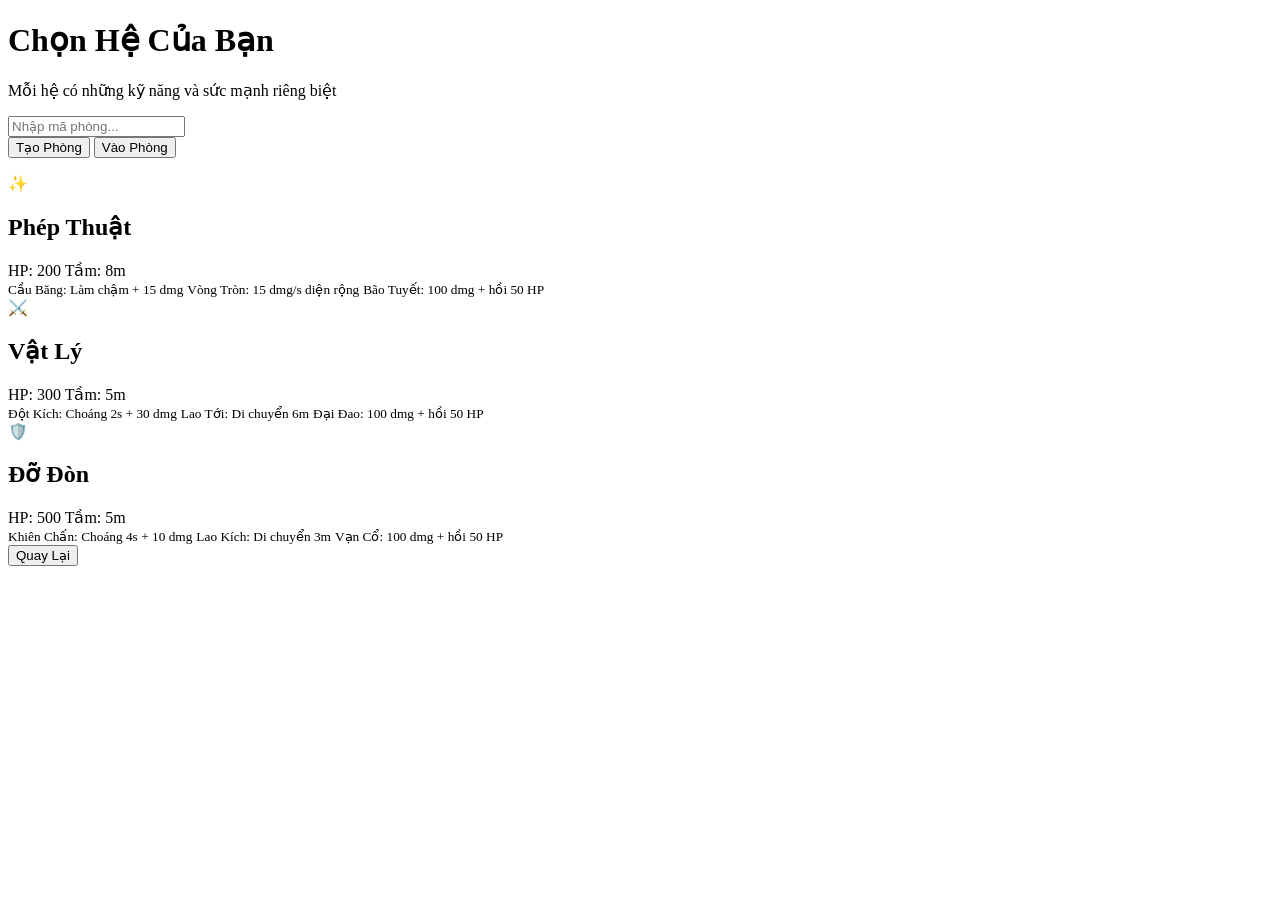
==== class-select.html @ 3116d3da "Add files via upload" ====
<!DOCTYPE html>
<html lang="vi">
<head>
    <meta charset="UTF-8">
    <meta name="viewport" content="width=device-width, initial-scale=1.0, maximum-scale=1.0, user-scalable=no">
    <meta name="mobile-web-app-capable" content="yes">
    <meta name="apple-mobile-web-app-capable" content="yes">
    <title>Chọn Hệ</title>
    <link rel="stylesheet" href="css/style.css">
</head>
<body>
    <div class="container">
        <div class="header-section">
            <h1>Chọn Hệ Của Bạn</h1>
            <p class="subtitle">Mỗi hệ có những kỹ năng và sức mạnh riêng biệt</p>
        </div>

        <div id="online-room-section" class="room-section hidden">
            <div class="room-controls">
                <input type="text" id="roomIdInput" placeholder="Nhập mã phòng..." class="room-input">
                <div class="room-btns">
                    <button class="room-btn create" onclick="createRoom()">Tạo Phòng</button>
                    <button class="room-btn join" onclick="joinRoom()">Vào Phòng</button>
                </div>
                <p id="roomStatus" class="room-status"></p>
            </div>
        </div>

        <div class="class-selection">
            <div class="class-card magic" onclick="selectClass('magic')">
                <div class="class-icon">✨</div>
                <h2>Phép Thuật</h2>
                <div class="stats">
                    <span>HP: 200</span>
                    <span>Tầm: 8m</span>
                </div>
                <div class="skills">
                    <small><span class="skill-name">Cầu Băng:</span> Làm chậm + 15 dmg</small>
                    <small><span class="skill-name">Vòng Tròn:</span> 15 dmg/s diện rộng</small>
                    <small><span class="skill-name">Bão Tuyết:</span> 100 dmg + hồi 50 HP</small>
                </div>
            </div>
            <div class="class-card physical" onclick="selectClass('physical')">
                <div class="class-icon">⚔️</div>
                <h2>Vật Lý</h2>
                <div class="stats">
                    <span>HP: 300</span>
                    <span>Tầm: 5m</span>
                </div>
                <div class="skills">
                    <small><span class="skill-name">Đột Kích:</span> Choáng 2s + 30 dmg</small>
                    <small><span class="skill-name">Lao Tới:</span> Di chuyển 6m</small>
                    <small><span class="skill-name">Đại Đao:</span> 100 dmg + hồi 50 HP</small>
                </div>
            </div>
            <div class="class-card tank" onclick="selectClass('tank')">
                <div class="class-icon">🛡️</div>
                <h2>Đỡ Đòn</h2>
                <div class="stats">
                    <span>HP: 500</span>
                    <span>Tầm: 5m</span>
                </div>
                <div class="skills">
                    <small><span class="skill-name">Khiên Chấn:</span> Choáng 4s + 10 dmg</small>
                    <small><span class="skill-name">Lao Kích:</span> Di chuyển 3m</small>
                    <small><span class="skill-name">Vạn Cổ:</span> 100 dmg + hồi 50 HP</small>
                </div>
            </div>
        </div>
        <button class="back-btn" onclick="history.back()">Quay Lại</button>
    </div>
    <script>
        const gameMode = localStorage.getItem('gameMode');
        const roomSection = document.getElementById('online-room-section');
        const statusEl = document.getElementById('roomStatus');
        const roomIdInput = document.getElementById('roomIdInput');

        if (gameMode && gameMode.startsWith('online')) {
            roomSection.classList.remove('hidden');
        }

        function createRoom() {
            const id = Math.random().toString(36).substr(2, 6).toUpperCase();
            roomIdInput.value = id;
            statusEl.textContent = "Đã tạo mã phòng: " + id + ". Hãy gửi cho bạn bè!";
            localStorage.setItem('onlineRoomId', id);
            localStorage.setItem('isHost', 'true');
        }

        function joinRoom() {
            const id = roomIdInput.value.trim().toUpperCase();
            if (id.length < 4) {
                statusEl.textContent = "Mã phòng không hợp lệ!";
                return;
            }
            localStorage.setItem('onlineRoomId', id);
            localStorage.setItem('isHost', 'false');
            statusEl.textContent = "Đã nhận mã phòng. Hãy chọn hệ để bắt đầu!";
        }

        function selectClass(classType) {
            if (gameMode && gameMode.startsWith('online') && !localStorage.getItem('onlineRoomId')) {
                statusEl.textContent = "Vui lòng tạo hoặc nhập mã phòng trước!";
                return;
            }
            localStorage.setItem('playerClass', classType);
            window.location.href = 'game.html';
        }
    </script>
</body>
</html>
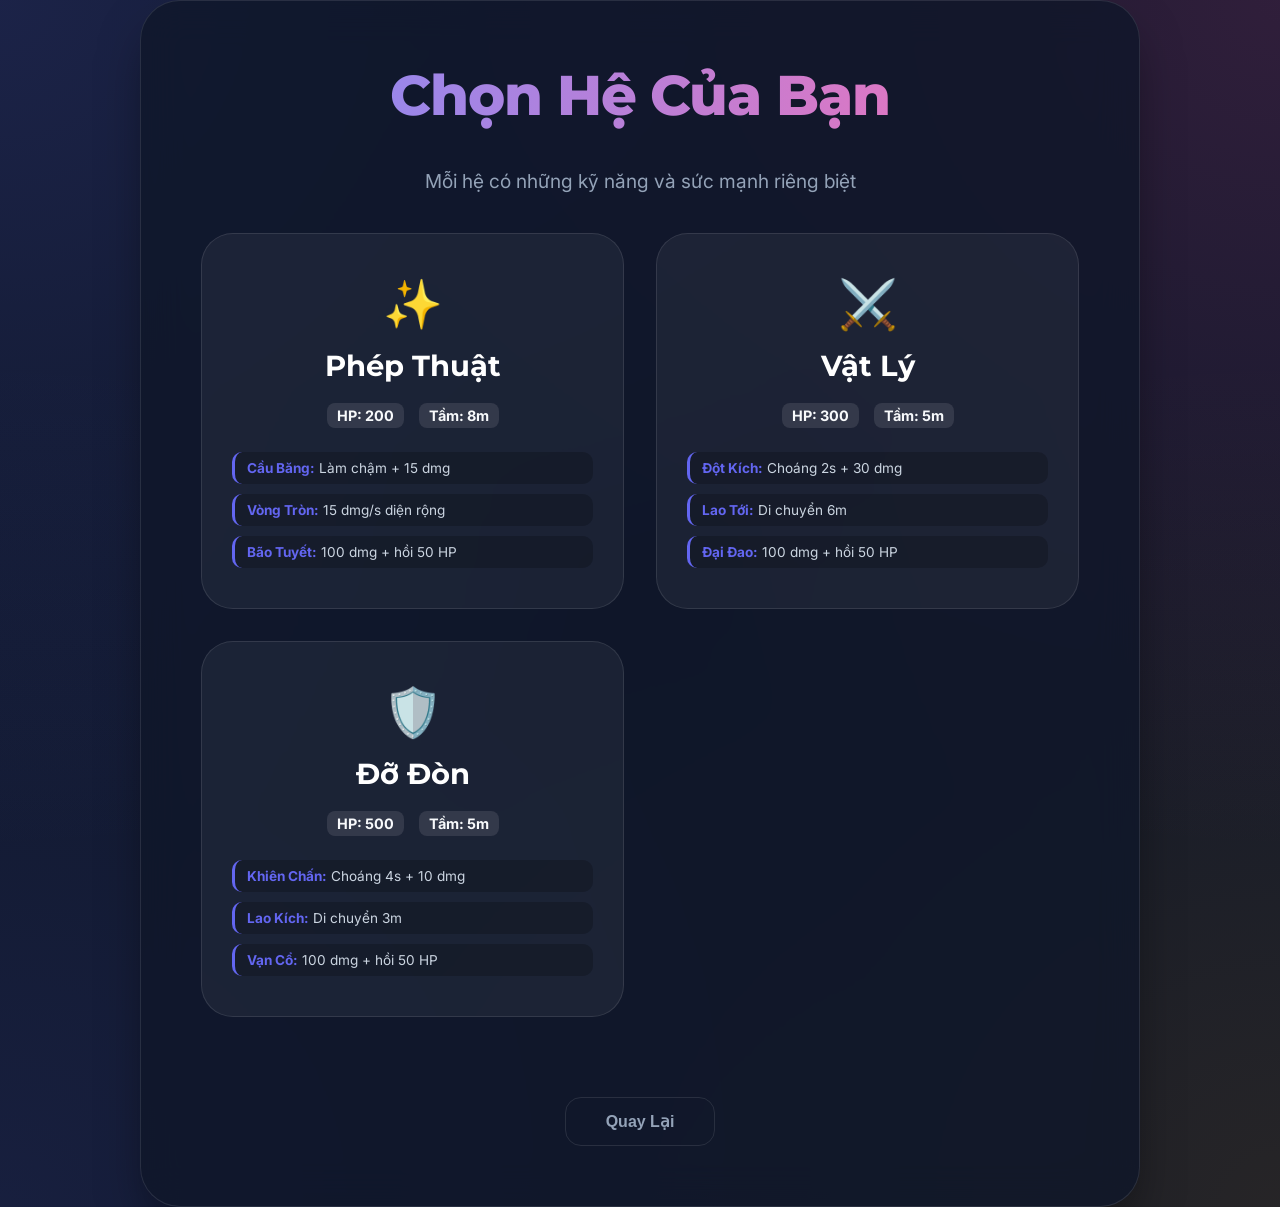
==== commit 7000ede8: "Add files via upload" ====
--- a/class-select.html
+++ b/class-select.html
@@ -20,13 +20,13 @@
                 <input type="text" id="roomIdInput" placeholder="Nhập mã phòng..." class="room-input">
                 <div class="room-btns">
                     <button class="room-btn create" onclick="createRoom()">Tạo Phòng</button>
-                    <button class="room-btn join" onclick="joinRoom()">Vào Phòng</button>
+                    <button class="room-btn join" onclick="goToRoom()">Vào Phòng</button>
                 </div>
                 <p id="roomStatus" class="room-status"></p>
             </div>
         </div>
 
-        <div class="class-selection">
+        <div id="classSelectionSection" class="class-selection">
             <div class="class-card magic" onclick="selectClass('magic')">
                 <div class="class-icon">✨</div>
                 <h2>Phép Thuật</h2>
@@ -76,33 +76,48 @@
         const roomIdInput = document.getElementById('roomIdInput');
 
         if (gameMode && gameMode.startsWith('online')) {
-            roomSection.classList.remove('hidden');
+            const hasJoinedRoom = document.referrer.includes('room.html');
+            
+            if (hasJoinedRoom) {
+                // Nếu quay lại từ trang Phòng, hiện chọn class
+                roomSection.classList.add('hidden');
+                document.getElementById('classSelectionSection').classList.remove('hidden');
+                document.querySelector('.header-section h1').textContent = "Chọn Hệ Của Bạn";
+            } else {
+                // Nếu từ index qua, bắt nhập phòng trước
+                roomSection.classList.remove('hidden');
+                document.getElementById('classSelectionSection').classList.add('hidden');
+                document.querySelector('.header-section h1').textContent = "Thiết Lập Phòng";
+            }
         }
 
         function createRoom() {
             const id = Math.random().toString(36).substr(2, 6).toUpperCase();
             roomIdInput.value = id;
-            statusEl.textContent = "Đã tạo mã phòng: " + id + ". Hãy gửi cho bạn bè!";
+            statusEl.textContent = "Mã phòng mới: " + id + ". Nhấn 'Vào Phòng' để tiếp tục!";
             localStorage.setItem('onlineRoomId', id);
             localStorage.setItem('isHost', 'true');
         }
 
-        function joinRoom() {
+        function goToRoom() {
             const id = roomIdInput.value.trim().toUpperCase();
             if (id.length < 4) {
-                statusEl.textContent = "Mã phòng không hợp lệ!";
+                statusEl.textContent = "Vui lòng nhập mã phòng hợp lệ!";
                 return;
             }
+            
+            // Nếu người dùng tự nhập mã (không qua nút Tạo Phòng), thì họ là Khách
+            if (localStorage.getItem('onlineRoomId') !== id) {
+                localStorage.setItem('isHost', 'false');
+            }
+            
             localStorage.setItem('onlineRoomId', id);
-            localStorage.setItem('isHost', 'false');
-            statusEl.textContent = "Đã nhận mã phòng. Hãy chọn hệ để bắt đầu!";
+            console.log("Đang chuyển hướng sang room.html...");
+            window.location.href = 'room.html';
         }
 
+        // Xóa bỏ hàm joinRoom() cũ không dùng tới để tránh nhầm lẫn
         function selectClass(classType) {
-            if (gameMode && gameMode.startsWith('online') && !localStorage.getItem('onlineRoomId')) {
-                statusEl.textContent = "Vui lòng tạo hoặc nhập mã phòng trước!";
-                return;
-            }
             localStorage.setItem('playerClass', classType);
             window.location.href = 'game.html';
         }
--- a/css/style.css
+++ b/css/style.css
@@ -0,0 +1,499 @@
+@import url('https://fonts.googleapis.com/css2?family=Inter:wght@400;600;700;800&family=Montserrat:wght@700;800&display=swap');
+
+* {
+    margin: 0;
+    padding: 0;
+    box-sizing: border-box;
+    -webkit-tap-highlight-color: transparent;
+}
+
+:root {
+    --primary: #6366f1;
+    --primary-hover: #4f46e5;
+    --secondary: #ec4899;
+    --accent: #f59e0b;
+    --bg-dark: #0f172a;
+    --glass: rgba(255, 255, 255, 0.05);
+    --glass-border: rgba(255, 255, 255, 0.1);
+    --text-main: #f8fafc;
+    --text-muted: #94a3b8;
+}
+
+body {
+    font-family: 'Inter', sans-serif;
+    background: var(--bg-dark);
+    background-image: 
+        radial-gradient(at 0% 0%, rgba(99, 102, 241, 0.15) 0, transparent 50%),
+        radial-gradient(at 100% 0%, rgba(236, 72, 153, 0.15) 0, transparent 50%),
+        radial-gradient(at 100% 100%, rgba(245, 158, 11, 0.1) 0, transparent 50%),
+        radial-gradient(at 0% 100%, rgba(99, 102, 241, 0.1) 0, transparent 50%);
+    min-height: 100vh;
+    display: flex;
+    justify-content: center;
+    align-items: center;
+    overflow-x: hidden;
+    color: var(--text-main);
+}
+
+.container {
+    text-align: center;
+    background: rgba(15, 23, 42, 0.8);
+    backdrop-filter: blur(20px);
+    -webkit-backdrop-filter: blur(20px);
+    padding: 60px;
+    border-radius: 40px;
+    border: 1px solid var(--glass-border);
+    box-shadow: 0 25px 50px -12px rgba(0, 0, 0, 0.5);
+    width: 90%;
+    max-width: 1000px;
+    animation: slideUp 0.8s cubic-bezier(0.16, 1, 0.3, 1);
+}
+
+@keyframes slideUp {
+    from { opacity: 0; transform: translateY(40px); }
+    to { opacity: 1; transform: translateY(0); }
+}
+
+h1 {
+    font-family: 'Montserrat', sans-serif;
+    font-size: 3.5rem;
+    font-weight: 800;
+    margin-bottom: 50px;
+    background: linear-gradient(to right, #818cf8, #f472b6);
+    -webkit-background-clip: text;
+    -webkit-text-fill-color: transparent;
+    letter-spacing: -0.02em;
+}
+
+.menu {
+    display: flex;
+    gap: 24px;
+    justify-content: center;
+    flex-wrap: wrap;
+}
+
+.menu-btn {
+    padding: 20px 48px;
+    font-size: 1.25rem;
+    font-weight: 700;
+    color: white;
+    background: var(--primary);
+    border: none;
+    border-radius: 20px;
+    cursor: pointer;
+    transition: all 0.4s cubic-bezier(0.4, 0, 0.2, 1);
+    box-shadow: 0 10px 15px -3px rgba(99, 102, 241, 0.3);
+    position: relative;
+    overflow: hidden;
+}
+
+.menu-btn:hover {
+    transform: translateY(-4px) scale(1.02);
+    background: var(--primary-hover);
+    box-shadow: 0 20px 25px -5px rgba(99, 102, 241, 0.4);
+}
+
+.menu-btn:active {
+    transform: translateY(0);
+}
+
+.class-selection {
+    display: grid;
+    grid-template-columns: repeat(auto-fit, minmax(280px, 1fr));
+    gap: 32px;
+    margin: 40px 0;
+}
+
+.class-card {
+    background: var(--glass);
+    padding: 40px 30px;
+    border-radius: 32px;
+    border: 1px solid var(--glass-border);
+    cursor: pointer;
+    transition: all 0.5s cubic-bezier(0.4, 0, 0.2, 1);
+    position: relative;
+    overflow: hidden;
+}
+
+.class-card::after {
+    content: '';
+    position: absolute;
+    inset: 0;
+    background: linear-gradient(135deg, rgba(255,255,255,0.1), transparent);
+    opacity: 0;
+    transition: opacity 0.3s;
+}
+
+.class-card:hover {
+    background: rgba(255, 255, 255, 0.08);
+    transform: translateY(-12px);
+    border-color: var(--primary);
+    box-shadow: 0 20px 40px rgba(0,0,0,0.3);
+}
+
+.class-card:hover::after {
+    opacity: 1;
+}
+
+.class-card h2 {
+    font-family: 'Montserrat', sans-serif;
+    color: #fff;
+    margin-bottom: 20px;
+    font-size: 1.8rem;
+}
+
+.class-card p {
+    color: var(--text-muted);
+    font-weight: 600;
+    margin-bottom: 8px;
+}
+
+.skills {
+    margin-top: 24px;
+    display: flex;
+    flex-direction: column;
+    gap: 10px;
+    text-align: left;
+}
+
+.skills small {
+    background: rgba(0,0,0,0.2);
+    padding: 8px 12px;
+    border-radius: 10px;
+    font-size: 0.85rem;
+    color: #cbd5e1;
+    border-left: 3px solid var(--primary);
+}
+
+.back-btn {
+    margin-top: 40px;
+    padding: 14px 40px;
+    background: transparent;
+    color: var(--text-muted);
+    border: 1px solid var(--glass-border);
+    border-radius: 16px;
+    cursor: pointer;
+    font-size: 1rem;
+    font-weight: 600;
+    transition: all 0.3s;
+}
+
+.back-btn:hover {
+    color: #fff;
+    background: var(--glass);
+    border-color: #fff;
+}
+
+/* Game Interface */
+.game-container {
+    display: flex;
+    flex-direction: column;
+    align-items: center;
+    gap: 30px;
+    padding: 40px;
+    width: 100%;
+    max-width: 1200px;
+}
+
+.game-info {
+    display: flex;
+    justify-content: space-between;
+    width: 100%;
+    gap: 40px;
+    background: var(--glass);
+    padding: 30px;
+    border-radius: 30px;
+    border: 1px solid var(--glass-border);
+}
+
+.player-info, .enemy-info {
+    flex: 1;
+}
+
+h3 {
+    margin-bottom: 12px;
+    font-size: 1.1rem;
+    color: var(--text-muted);
+    text-transform: uppercase;
+    letter-spacing: 0.1em;
+}
+
+.hp-bar {
+    height: 14px;
+    background: rgba(0,0,0,0.3);
+    border-radius: 10px;
+    overflow: hidden;
+    margin-bottom: 10px;
+    border: 1px solid rgba(255,255,255,0.05);
+}
+
+.hp-fill {
+    height: 100%;
+    background: linear-gradient(to right, #ef4444, #f87171);
+    width: 100%;
+    transition: width 0.4s cubic-bezier(0.4, 0, 0.2, 1);
+    box-shadow: 0 0 10px rgba(239, 68, 68, 0.5);
+}
+
+#gameCanvas {
+    background: #020617;
+    border-radius: 32px;
+    box-shadow: 0 0 50px rgba(0,0,0,0.5), 0 0 0 1px var(--glass-border);
+    max-width: 100%;
+    height: auto;
+}
+
+.controls {
+    display: grid;
+    grid-template-columns: repeat(2, 1fr);
+    gap: 16px;
+    width: 100%;
+    max-width: 600px;
+}
+
+@media (min-width: 768px) {
+    .controls {
+        grid-template-columns: repeat(4, 1fr);
+    }
+}
+
+.skill-btn {
+    padding: 16px;
+    background: var(--glass);
+    border: 1px solid var(--glass-border);
+    color: white;
+    border-radius: 20px;
+    cursor: pointer;
+    font-weight: 700;
+    transition: all 0.3s;
+    font-size: 0.9rem;
+}
+
+.skill-btn:hover {
+    background: var(--primary);
+    border-color: var(--primary);
+    transform: translateY(-2px);
+}
+
+.skill-btn:active {
+    transform: scale(0.95);
+}
+
+.skill-btn:disabled {
+    opacity: 0.5;
+    cursor: not-allowed;
+    background: #1e293b;
+}
+
+.game-over {
+    position: fixed;
+    inset: 0;
+    background: rgba(15, 23, 42, 0.9);
+    backdrop-filter: blur(10px);
+    display: flex;
+    flex-direction: column;
+    justify-content: center;
+    align-items: center;
+    z-index: 100;
+    animation: fadeIn 0.5s;
+}
+
+.game-over.hidden {
+    display: none;
+}
+
+.game-over h2 {
+    font-size: 4rem;
+    margin-bottom: 30px;
+    font-family: 'Montserrat', sans-serif;
+}
+
+.game-over button {
+    padding: 18px 48px;
+    font-size: 1.5rem;
+    background: var(--primary);
+    color: white;
+    border: none;
+    border-radius: 20px;
+    cursor: pointer;
+    font-weight: 800;
+}
+
+/* Joysticks and Mobile controls */
+.movement-controls {
+    display: none;
+}
+
+@media (max-width: 1024px) {
+    .movement-controls {
+        display: flex;
+        flex-direction: column;
+        align-items: center;
+        gap: 10px;
+    }
+}
+
+.move-btn {
+    width: 60px;
+    height: 60px;
+    background: var(--glass);
+    border: 1px solid var(--glass-border);
+    color: white;
+    border-radius: 15px;
+    font-size: 24px;
+}
+
+.joystick-container {
+    position: fixed;
+    bottom: 40px;
+    left: 40px;
+    width: 150px;
+    height: 150px;
+    background: rgba(255,255,255,0.05);
+    border-radius: 50%;
+    display: none;
+}
+
+@media (max-width: 1024px) {
+    .joystick-container {
+        display: block;
+    }
+}
+
+.header-section {
+    margin-bottom: 30px;
+}
+
+.room-section {
+    margin-bottom: 40px;
+    background: rgba(255,255,255,0.05);
+    padding: 25px;
+    border-radius: 24px;
+    border: 1px solid var(--glass-border);
+}
+
+.room-section.hidden {
+    display: none;
+}
+
+.room-controls {
+    display: flex;
+    flex-direction: column;
+    gap: 15px;
+    align-items: center;
+}
+
+.room-input {
+    padding: 12px 20px;
+    border-radius: 12px;
+    border: 1px solid var(--glass-border);
+    background: rgba(0,0,0,0.2);
+    color: white;
+    font-size: 1.1rem;
+    width: 100%;
+    max-width: 300px;
+    text-align: center;
+}
+
+.room-btns {
+    display: flex;
+    gap: 10px;
+}
+
+.room-btn {
+    padding: 10px 25px;
+    border-radius: 10px;
+    border: none;
+    cursor: pointer;
+    font-weight: 700;
+    transition: all 0.3s;
+}
+
+.room-btn.create { background: var(--primary); color: white; }
+.room-btn.join { background: var(--secondary); color: white; }
+.room-btn:hover { transform: translateY(-2px); opacity: 0.9; }
+
+.room-status {
+    font-size: 0.9rem;
+    color: var(--accent);
+    margin-top: 5px;
+}
+
+.subtitle {
+    color: var(--text-muted);
+    font-size: 1.2rem;
+    margin-top: -10px;
+}
+
+.btn-icon {
+    margin-right: 10px;
+}
+
+.primary-btn {
+    background: linear-gradient(135deg, #6366f1 0%, #4f46e5 100%);
+}
+
+.secondary-btn {
+    background: linear-gradient(135deg, #ec4899 0%, #be185d 100%);
+}
+
+.accent-btn {
+    background: linear-gradient(135deg, #f59e0b 0%, #d97706 100%);
+}
+
+.class-icon {
+    font-size: 3rem;
+    margin-bottom: 15px;
+}
+
+.stats {
+    display: flex;
+    justify-content: center;
+    gap: 15px;
+    margin-bottom: 20px;
+    font-size: 0.9rem;
+    font-weight: 700;
+}
+
+.stats span {
+    background: rgba(255,255,255,0.1);
+    padding: 4px 10px;
+    border-radius: 8px;
+}
+
+.skill-name {
+    color: var(--primary);
+    font-weight: 700;
+}
+
+.magic:hover { border-color: #60a5fa; box-shadow: 0 0 30px rgba(96, 165, 250, 0.3); }
+.physical:hover { border-color: #f87171; box-shadow: 0 0 30px rgba(248, 113, 113, 0.3); }
+.tank:hover { border-color: #fbbf24; box-shadow: 0 0 30px rgba(251, 191, 36, 0.3); }
+
+.skill-btn {
+    display: flex;
+    flex-direction: column;
+    align-items: center;
+    gap: 8px;
+    padding: 12px;
+}
+
+.skill-key {
+    background: rgba(255,255,255,0.2);
+    width: 32px;
+    height: 32px;
+    display: flex;
+    align-items: center;
+    justify-content: center;
+    border-radius: 8px;
+    font-size: 1rem;
+    font-weight: 800;
+}
+
+.skill-label {
+    font-size: 0.8rem;
+    font-weight: 600;
+    opacity: 0.9;
+}
+
+/* Custom Scrollbar */
